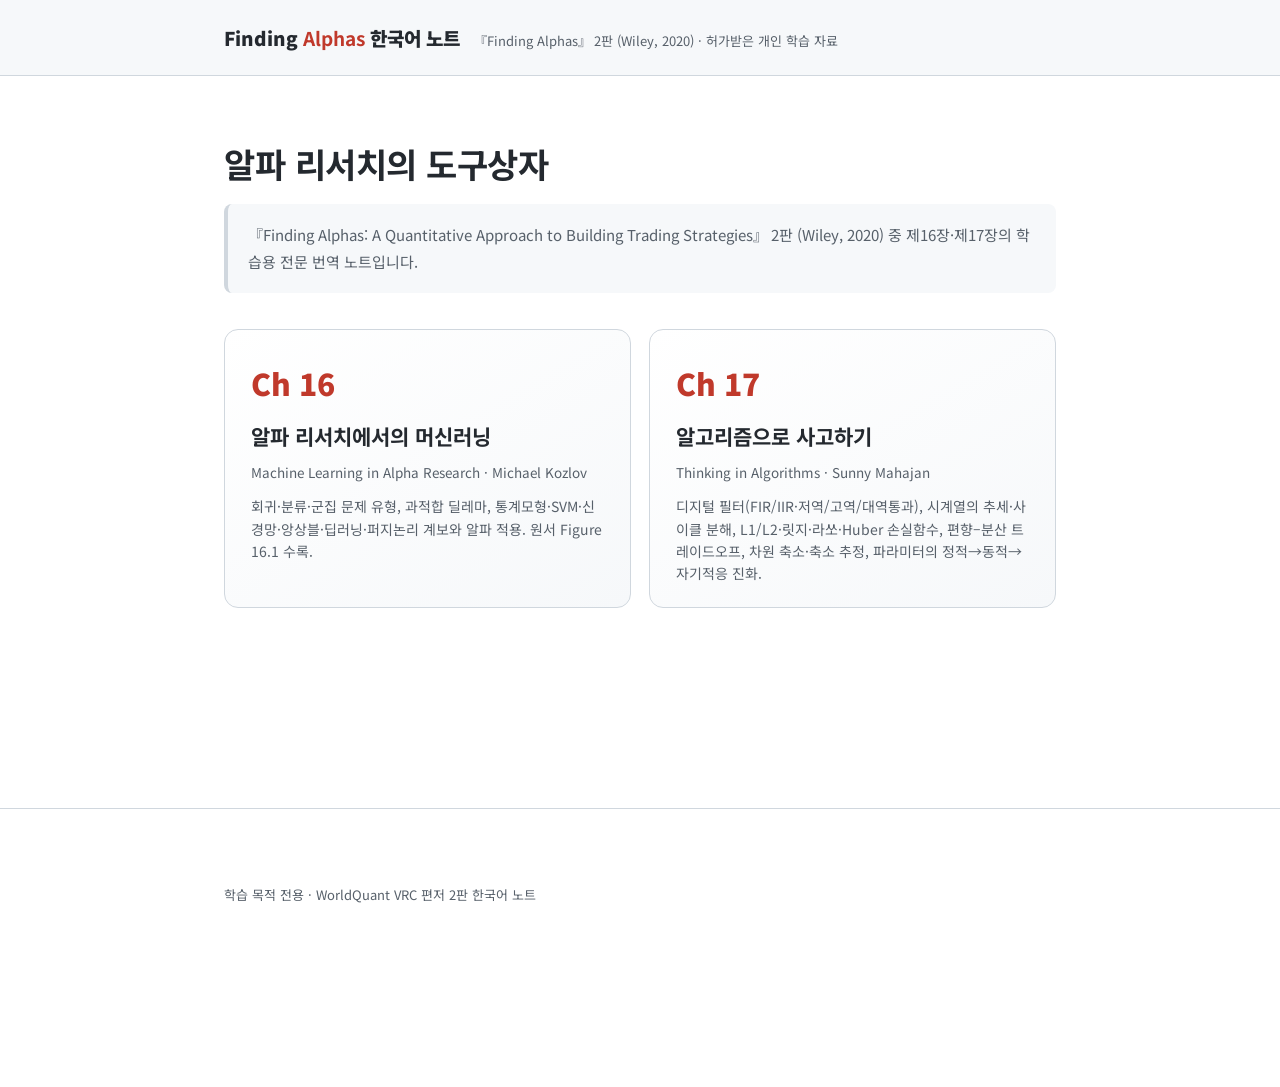
==== index.html @ 3eac2469 "Ch16·Ch17 Finding Alphas 한국어 학습 노트 발행" ====
<!DOCTYPE html>
<html lang="ko"><head><meta charset="utf-8">
<meta name="viewport" content="width=device-width,initial-scale=1">
<title>Finding Alphas 한국어 노트 — 16·17장 발제</title>
<link href="https://fonts.googleapis.com/css2?family=Noto+Sans+KR:wght@400;500;700;900&display=swap" rel="stylesheet">
<link rel="stylesheet" href="style.css"></head>
<body>
<header class="site"><div class="wrap">
<a class="brand" href="index.html">Finding <b>Alphas</b> 한국어 노트</a>
<span class="meta">『Finding Alphas』 2판 (Wiley, 2020) · 허가받은 개인 학습 자료</span>
</div></header>
<div class="wrap">
<h1>알파 리서치의 도구상자</h1>
<blockquote><p>『Finding Alphas: A Quantitative Approach to Building Trading Strategies』 2판 (Wiley, 2020) 중 제16장·제17장의 학습용 전문 번역 노트입니다.</p></blockquote>
<div class="cards">
<a class="card" href="ch16.html">
<div class="no">Ch 16</div><div class="t">알파 리서치에서의 머신러닝</div>
<div class="e">Machine Learning in Alpha Research · Michael Kozlov</div>
<div class="d">회귀·분류·군집 문제 유형, 과적합 딜레마, 통계모형·SVM·신경망·앙상블·딥러닝·퍼지논리 계보와 알파 적용. 원서 Figure 16.1 수록.</div></a>
<a class="card" href="ch17.html">
<div class="no">Ch 17</div><div class="t">알고리즘으로 사고하기</div>
<div class="e">Thinking in Algorithms · Sunny Mahajan</div>
<div class="d">디지털 필터(FIR/IIR·저역/고역/대역통과), 시계열의 추세·사이클 분해, L1/L2·릿지·라쏘·Huber 손실함수, 편향–분산 트레이드오프, 차원 축소·축소 추정, 파라미터의 정적→동적→자기적응 진화.</div></a>
</div></div>
<footer class="site"><div class="wrap">학습 목적 전용 · WorldQuant VRC 편저 2판 한국어 노트</div></footer>
</body></html>
---- style.css ----
:root{--ink:#24292f;--ink2:#57606a;--accent:#c0392b;--bg:#ffffff;--soft:#f6f8fa;--line:#d0d7de;}
*{box-sizing:border-box;}
body{margin:0;font-family:'Noto Sans KR',-apple-system,BlinkMacSystemFont,'Segoe UI',sans-serif;
  color:var(--ink);background:var(--bg);line-height:1.85;font-size:17px;}
.wrap{max-width:880px;margin:0 auto;padding:48px 24px 120px;}
header.site{border-bottom:1px solid var(--line);background:var(--soft);}
header.site .wrap{padding:20px 24px;display:flex;align-items:baseline;gap:14px;}
header.site .brand{font-weight:900;font-size:19px;color:var(--ink);text-decoration:none;}
header.site .brand b{color:var(--accent);}
header.site .meta{font-size:13px;color:var(--ink2);}
h1{font-size:34px;line-height:1.3;letter-spacing:-.5px;margin:18px 0 6px;}
h1+blockquote{margin-top:18px;}
h2{font-size:23px;margin-top:52px;padding-left:14px;border-left:5px solid var(--accent);letter-spacing:-.3px;}
h3{font-size:19px;margin-top:34px;}
p{margin:14px 0;}
blockquote{margin:20px 0;padding:14px 20px;background:var(--soft);border-left:4px solid var(--line);
  border-radius:8px;color:var(--ink2);font-size:15px;line-height:1.75;}
blockquote p{margin:4px 0;}
img{max-width:100%;height:auto;border:1px solid var(--line);border-radius:10px;margin:18px 0;display:block;
  box-shadow:0 1px 4px rgba(0,0,0,.06);}
code{background:var(--soft);border:1px solid var(--line);border-radius:5px;padding:1px 6px;font-size:.88em;}
hr{border:0;border-top:1px solid var(--line);margin:40px 0;}
.cards{display:grid;grid-template-columns:1fr 1fr;gap:18px;margin-top:36px;}
a.card{display:block;text-decoration:none;color:var(--ink);border:1px solid var(--line);border-radius:14px;
  padding:26px 26px 22px;background:linear-gradient(150deg,#fff 0%,var(--soft) 100%);transition:.15s;}
a.card:hover{border-color:var(--accent);transform:translateY(-2px);box-shadow:0 6px 18px rgba(192,57,43,.12);}
a.card .no{font-weight:900;font-size:30px;color:var(--accent);}
a.card .t{font-weight:700;font-size:21px;margin:6px 0 4px;}
a.card .e{font-size:13.5px;color:var(--ink2);}
a.card .d{font-size:14px;color:var(--ink2);margin-top:10px;line-height:1.6;}
footer.site{border-top:1px solid var(--line);margin-top:80px;padding:26px 0 60px;color:var(--ink2);font-size:13px;}
@media print{header.site,footer.site{display:none;}}
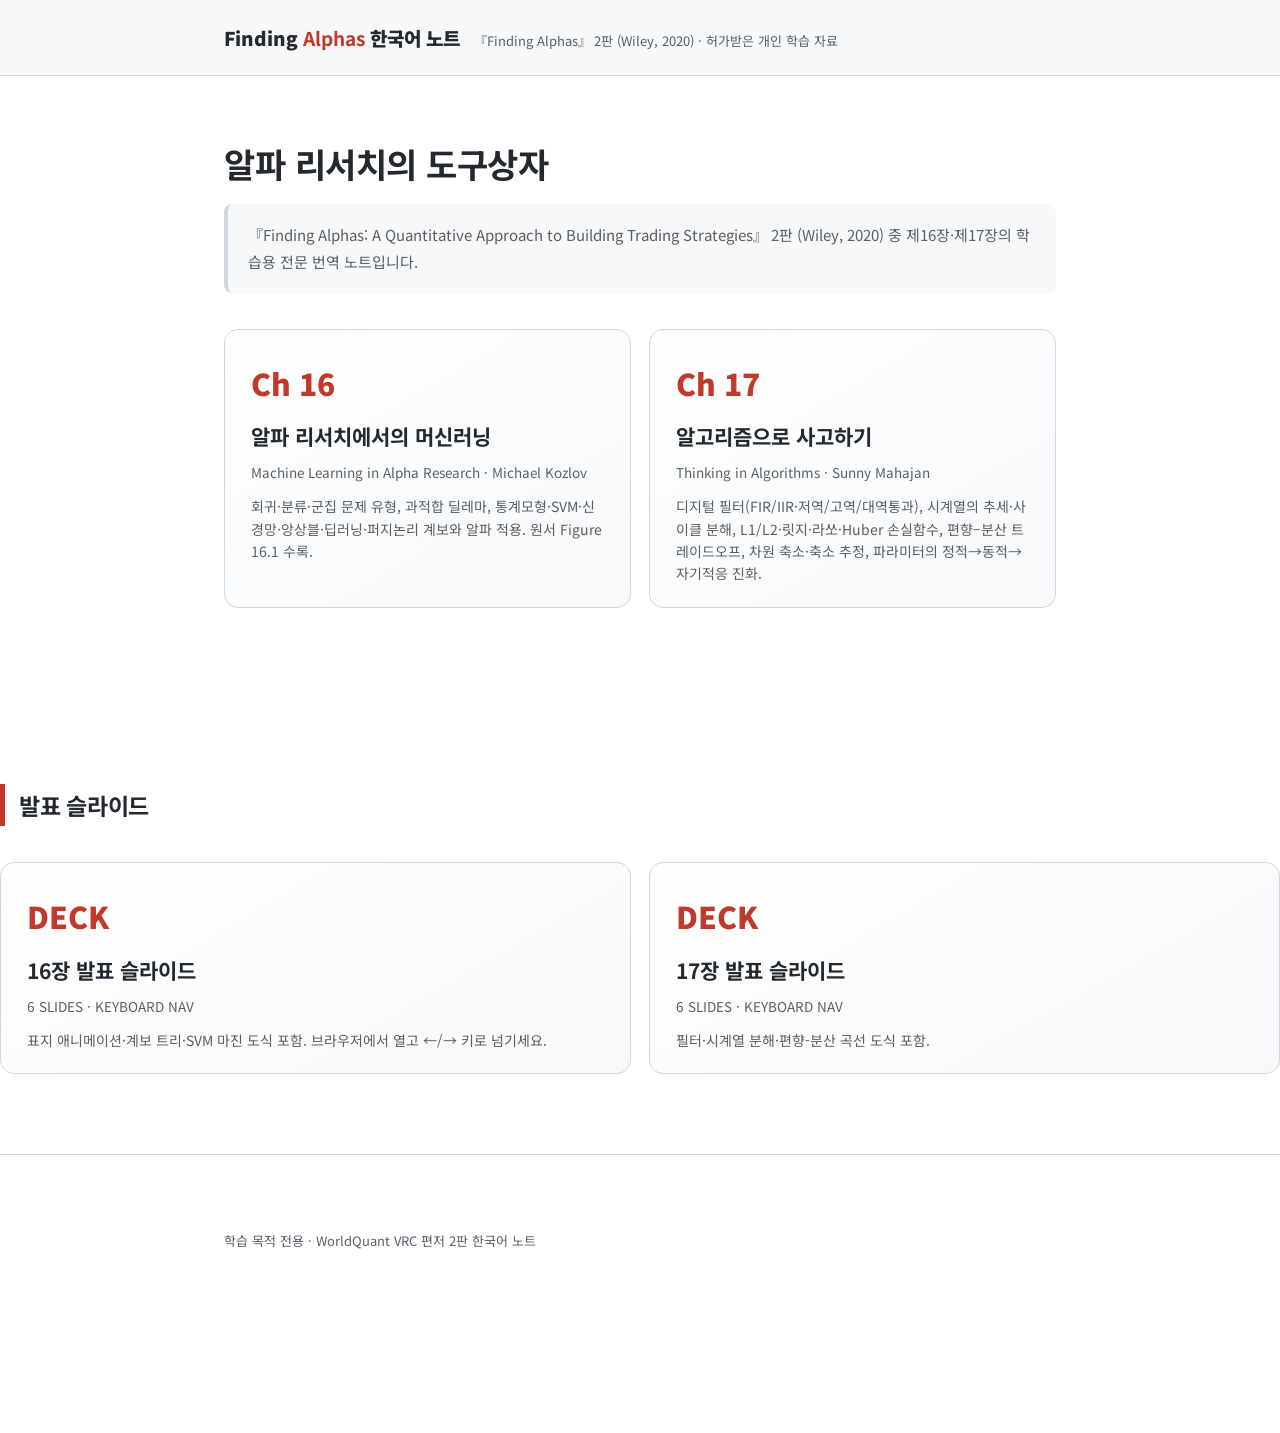
==== commit 9148ed9d: "슬라이드 리디자인(Research Desk 시스템) + 사이트 링크 추가" ====
--- a/index.html
+++ b/index.html
@@ -22,5 +22,17 @@
 <div class="e">Thinking in Algorithms · Sunny Mahajan</div>
 <div class="d">디지털 필터(FIR/IIR·저역/고역/대역통과), 시계열의 추세·사이클 분해, L1/L2·릿지·라쏘·Huber 손실함수, 편향–분산 트레이드오프, 차원 축소·축소 추정, 파라미터의 정적→동적→자기적응 진화.</div></a>
 </div></div>
+
+<h2 style="margin-top:56px;">발표 슬라이드</h2>
+<div class="cards">
+<a class="card" href="slides/Ch16_머신러닝과_알파연구_발표.html">
+<div class="no">DECK</div><div class="t">16장 발표 슬라이드</div>
+<div class="e">6 SLIDES · KEYBOARD NAV</div>
+<div class="d">표지 애니메이션·계보 트리·SVM 마진 도식 포함. 브라우저에서 열고 ←/→ 키로 넘기세요.</div></a>
+<a class="card" href="slides/Ch17_알고리즘적사고_발표.html">
+<div class="no">DECK</div><div class="t">17장 발표 슬라이드</div>
+<div class="e">6 SLIDES · KEYBOARD NAV</div>
+<div class="d">필터·시계열 분해·편향-분산 곡선 도식 포함.</div></a>
+</div>
 <footer class="site"><div class="wrap">학습 목적 전용 · WorldQuant VRC 편저 2판 한국어 노트</div></footer>
 </body></html>
